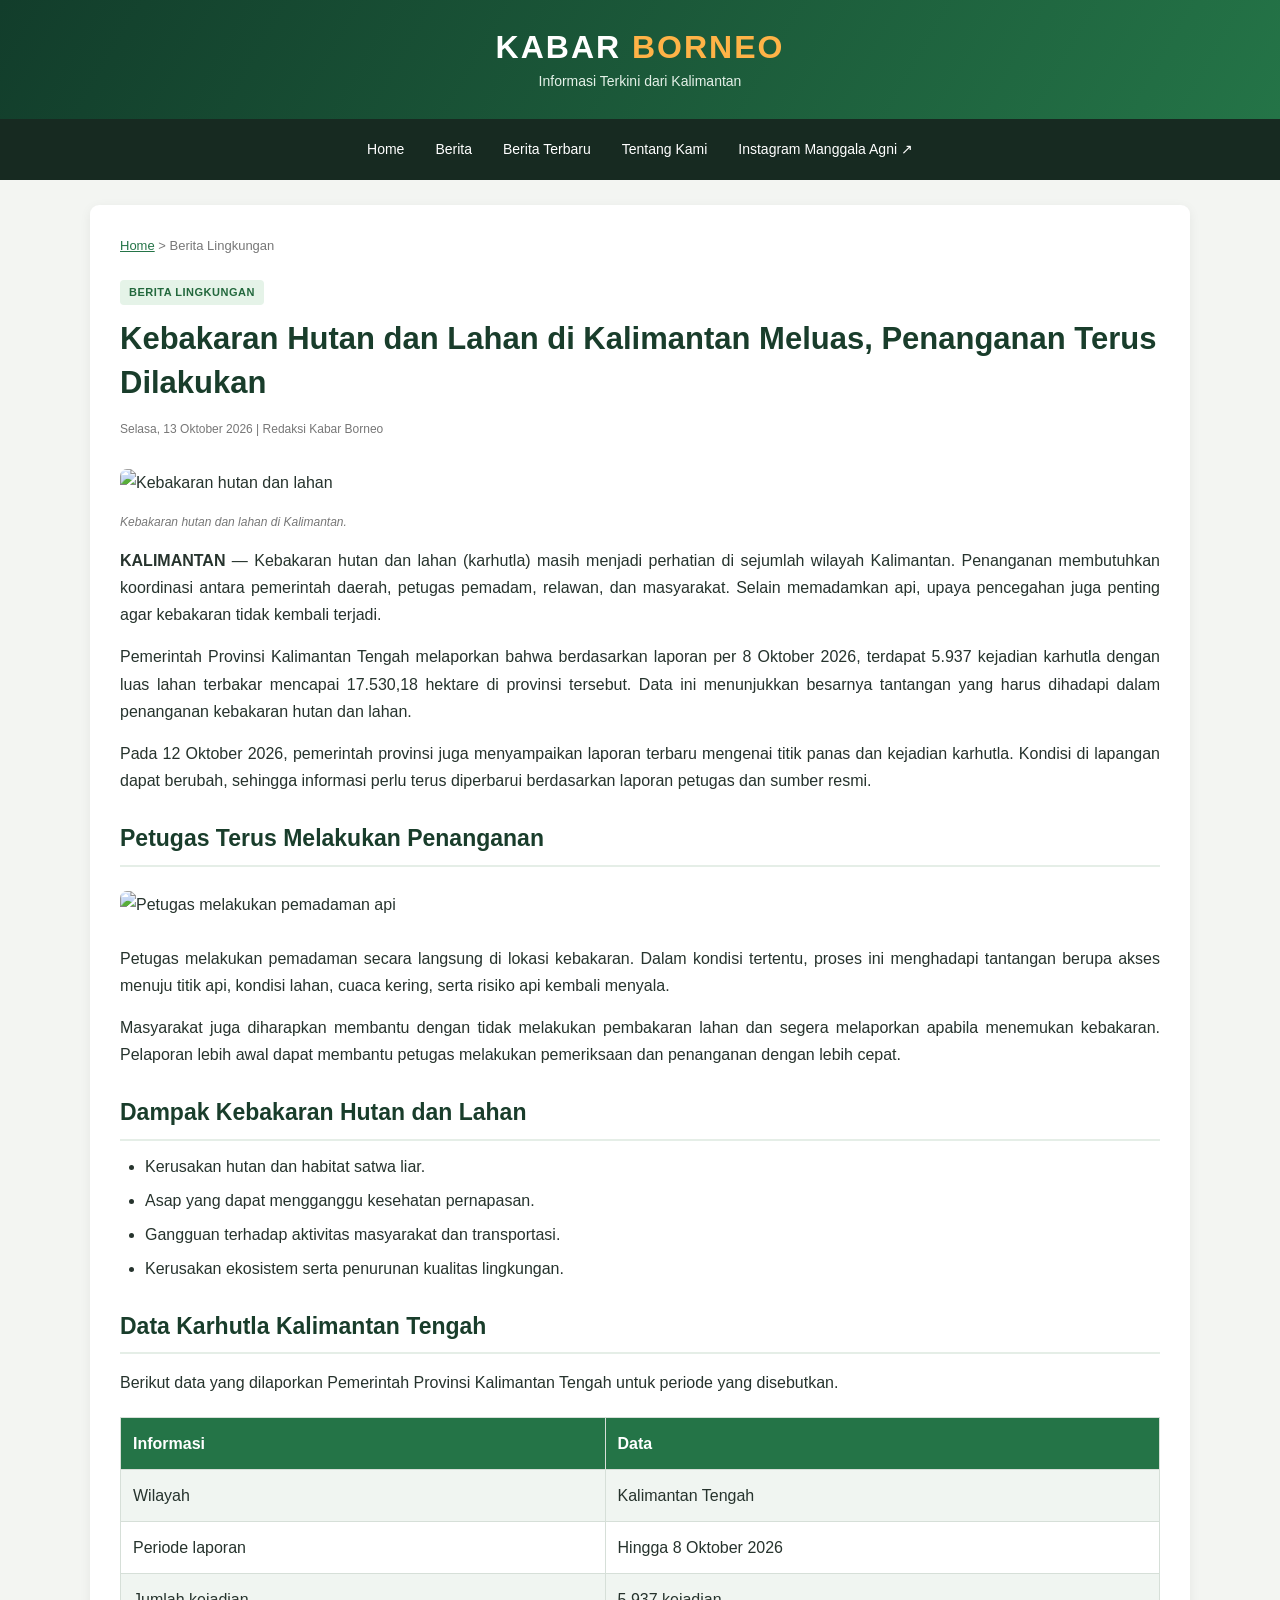
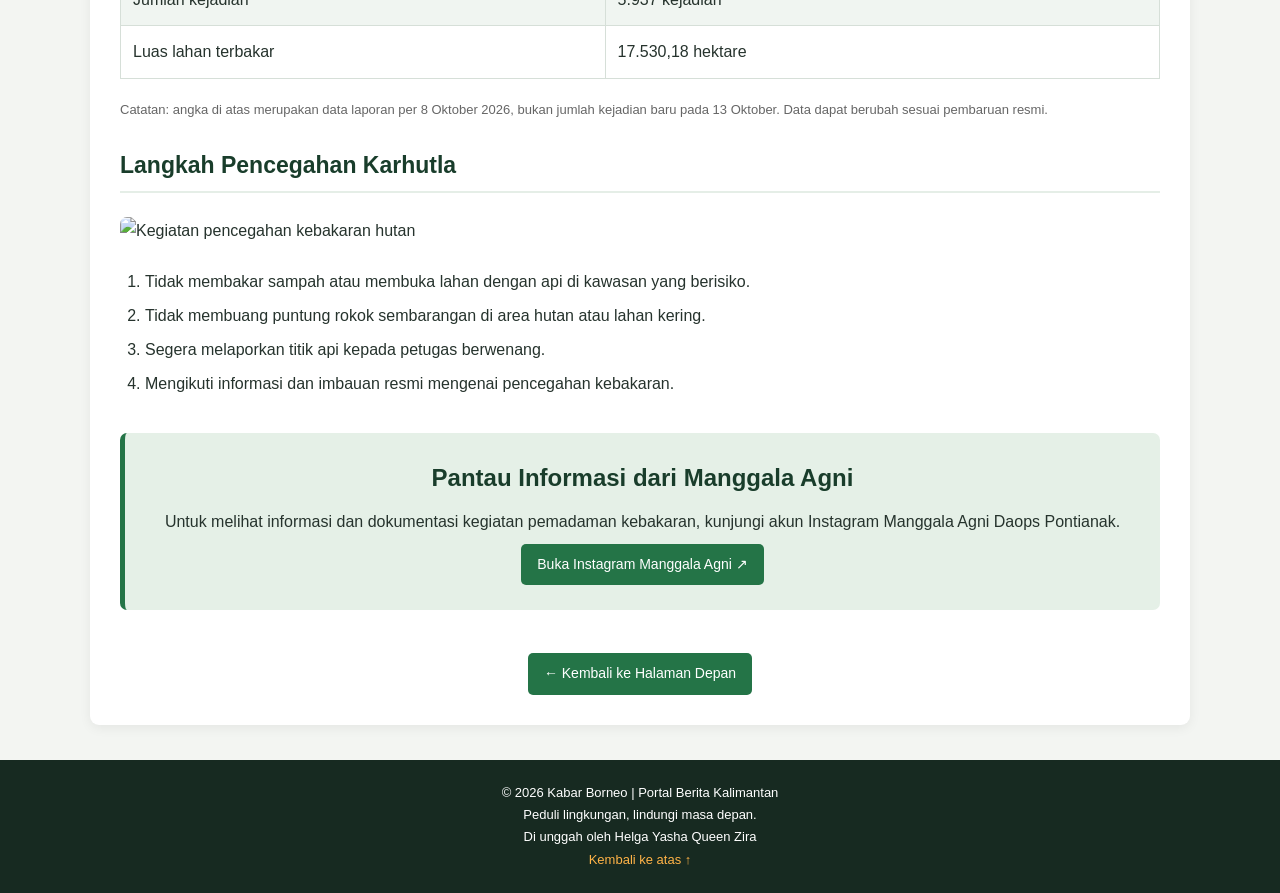
==== berita.html @ 1bca2260 "Add files via upload" ====
<!DOCTYPE html>
<html lang="id">
<head>
    <meta charset="UTF-8">
    <meta name="viewport" content="width=device-width, initial-scale=1.0">
    <title>Berita Karhutla - Kabar Borneo</title>
    <link rel="stylesheet" href="style.css">
</head>
<body>

    <header id="awal">
        <div class="logo">
            <h1>KABAR <span>BORNEO</span></h1>
            <p>Informasi Terkini dari Kalimantan</p>
        </div>
    </header>

    <nav>
        <a href="index.html">Home</a>
        <a href="berita.html">Berita</a>
        <a href="index.html#terbaru">Berita Terbaru</a>
        <a href="index.html#tentang">Tentang Kami</a>
        <a href="https://www.instagram.com/manggalaagni_daopspontianak?xtok=MWlxdHQyYnc1dWN5Zg=="
           target="_blank" rel="noopener noreferrer">Instagram Manggala Agni ↗</a>
    </nav>

    <main class="container halaman-berita">

        <p class="breadcrumb">
            <a href="index.html">Home</a> &gt; Berita Lingkungan
        </p>

        <article>
            <span class="kategori">BERITA LINGKUNGAN</span>

            <h1>Kebakaran Hutan dan Lahan di Kalimantan Meluas, Penanganan Terus Dilakukan</h1>

            <p class="tanggal">
                Selasa, 13 Oktober 2026 | Redaksi Kabar Borneo
            </p>

            <img class="gambar-utama"
                 src="GAMBAR/kerhutlah 2.jpg"
                 alt="Kebakaran hutan dan lahan">

            <p class="caption">
                Kebakaran hutan dan lahan di Kalimantan. 
            </p>

            <p>
                <strong>KALIMANTAN</strong> — Kebakaran hutan dan lahan
                (karhutla) masih menjadi perhatian di sejumlah wilayah
                Kalimantan. Penanganan membutuhkan koordinasi antara
                pemerintah daerah, petugas pemadam, relawan, dan masyarakat.
                Selain memadamkan api, upaya pencegahan juga penting agar
                kebakaran tidak kembali terjadi.
            </p>

            <p>
                Pemerintah Provinsi Kalimantan Tengah melaporkan bahwa
                berdasarkan laporan per 8 Oktober 2026, terdapat 5.937
                kejadian karhutla dengan luas lahan terbakar mencapai
                17.530,18 hektare di provinsi tersebut. Data ini menunjukkan
                besarnya tantangan yang harus dihadapi dalam penanganan
                kebakaran hutan dan lahan.
            </p>

            <p>
                Pada 12 Oktober 2026, pemerintah provinsi juga menyampaikan
                laporan terbaru mengenai titik panas dan kejadian karhutla.
                Kondisi di lapangan dapat berubah, sehingga informasi perlu
                terus diperbarui berdasarkan laporan petugas dan sumber resmi.
            </p>

            <h2>Petugas Terus Melakukan Penanganan</h2>

            <img class="gambar-isi"
                 src="GAMBAR/kerhutlah3.jpg"
                 alt="Petugas melakukan pemadaman api">

            <p>
                Petugas melakukan pemadaman secara langsung di lokasi
                kebakaran. Dalam kondisi tertentu, proses ini menghadapi
                tantangan berupa akses menuju titik api, kondisi lahan,
                cuaca kering, serta risiko api kembali menyala.
            </p>

            <p>
                Masyarakat juga diharapkan membantu dengan tidak melakukan
                pembakaran lahan dan segera melaporkan apabila menemukan
                kebakaran. Pelaporan lebih awal dapat membantu petugas
                melakukan pemeriksaan dan penanganan dengan lebih cepat.
            </p>

            <h2 id="dampak">Dampak Kebakaran Hutan dan Lahan</h2>

            <ul>
                <li>Kerusakan hutan dan habitat satwa liar.</li>
                <li>Asap yang dapat mengganggu kesehatan pernapasan.</li>
                <li>Gangguan terhadap aktivitas masyarakat dan transportasi.</li>
                <li>Kerusakan ekosistem serta penurunan kualitas lingkungan.</li>
            </ul>

            <h2>Data Karhutla Kalimantan Tengah</h2>

            <p>
                Berikut data yang dilaporkan Pemerintah Provinsi
                Kalimantan Tengah untuk periode yang disebutkan.
            </p>

            <table>
                <tr>
                    <th>Informasi</th>
                    <th>Data</th>
                </tr>
                <tr>
                    <td>Wilayah</td>
                    <td>Kalimantan Tengah</td>
                </tr>
                <tr>
                    <td>Periode laporan</td>
                    <td>Hingga 8 Oktober 2026</td>
                </tr>
                <tr>
                    <td>Jumlah kejadian</td>
                    <td>5.937 kejadian</td>
                </tr>
                <tr>
                    <td>Luas lahan terbakar</td>
                    <td>17.530,18 hektare</td>
                </tr>
            </table>

            <p class="catatan">
                Catatan: angka di atas merupakan data laporan per 8 Oktober
                2026, bukan jumlah kejadian baru pada 13 Oktober. Data dapat
                berubah sesuai pembaruan resmi.
            </p>

            <h2 id="pencegahan">Langkah Pencegahan Karhutla</h2>

            <img class="gambar-isi"
                 src="GAMBAR/kerhutlah4.jpg"
                 alt="Kegiatan pencegahan kebakaran hutan">

            <ol>
                <li>Tidak membakar sampah atau membuka lahan dengan api
                    di kawasan yang berisiko.</li>
                <li>Tidak membuang puntung rokok sembarangan di area hutan
                    atau lahan kering.</li>
                <li>Segera melaporkan titik api kepada petugas berwenang.</li>
                <li>Mengikuti informasi dan imbauan resmi mengenai
                    pencegahan kebakaran.</li>
            </ol>


            <div class="info">
                <h2>Pantau Informasi dari Manggala Agni</h2>
                <p>
                    Untuk melihat informasi dan dokumentasi kegiatan
                    pemadaman kebakaran, kunjungi akun Instagram
                    Manggala Agni Daops Pontianak.
                </p>
                <a class="tombol"
                   href="https://www.instagram.com/manggalaagni_daopspontianak?xtok=MWlxdHQyYnc1dWN5Zg=="
                   target="_blank" rel="noopener noreferrer">
                   Buka Instagram Manggala Agni ↗
                </a>
            </div>

        </article>

        <p class="kembali">
            <a class="tombol" href="index.html">← Kembali ke Halaman Depan</a>
        </p>

    </main>

    <footer>
        <p>&copy; 2026 Kabar Borneo | Portal Berita Kalimantan</p>
        <p>Peduli lingkungan, lindungi masa depan.</p>
        <p>Di unggah oleh Helga Yasha Queen Zira</p>
        <a href="#awal">Kembali ke atas ↑</a>
    </footer>

</body>
</html>
---- style.css ----
* {
    margin: 0;
    padding: 0;
    box-sizing: border-box;
}

html {
    scroll-behavior: smooth;
}

body {
    font-family: Arial, Helvetica, sans-serif;
    background-color: #f3f5f2;
    color: #26332d;
    line-height: 1.7;
}

/* HEADER */
header {
    background: linear-gradient(120deg, #123d2b, #247447);
    color: white;
    padding: 25px 20px;
    text-align: center;
}

.logo h1 {
    font-size: 32px;
    letter-spacing: 2px;
    line-height: 1.4;
}

.logo span {
    color: #ffb347;
}

.logo p {
    font-size: 14px;
    color: #e4f1e8;
}

/* MENU NAVIGASI */
nav {
    background-color: #172a21;
    display: flex;
    justify-content: center;
    flex-wrap: wrap;
    gap: 5px;
    padding: 10px;
}

nav a {
    color: white;
    text-decoration: none;
    padding: 9px 13px;
    font-size: 14px;
    border-radius: 4px;
}

nav a:hover {
    background-color: #f39c36;
    color: #172a21;
}


.breaking strong {
    white-space: nowrap;
    font-size: 13px;
}

.breaking marquee {
    font-size: 14px;
}

/* KONTEN UTAMA */
.container {
    width: 90%;
    max-width: 1100px;
    margin: 25px auto;
}

/* BERITA UTAMA */
.headline {
    background-color: white;
    display: grid;
    grid-template-columns: 1.1fr 1fr;
    border-radius: 10px;
    overflow: hidden;
    box-shadow: 0 3px 12px #00000012;
}

.headline > img {
    width: 100%;
    height: 100%;
    min-height: 330px;
    object-fit: cover;
}

.headline-text {
    padding: 25px;
    align-self: center;
}

.headline-text h2 {
    font-size: 25px;
    line-height: 1.4;
    margin: 12px 0;
    color: #193d2b;
}

.headline-text p {
    margin-bottom: 12px;
}

/* KATEGORI DAN TANGGAL */
.kategori {
    display: inline-block;
    background-color: #e5f3e8;
    color: #23683d;
    padding: 3px 9px;
    border-radius: 4px;
    font-size: 11px;
    font-weight: bold;
    letter-spacing: 0.5px;
}

.tanggal {
    color: #777;
    font-size: 12px;
    margin: 12px 0;
}

/* TOMBOL DAN LINK */
.tombol {
    display: inline-block;
    background-color: #247447;
    color: white;
    text-decoration: none;
    padding: 9px 16px;
    border-radius: 5px;
    margin-top: 8px;
    font-size: 14px;
}

.tombol:hover {
    background-color: #f39c36;
    color: #172a21;
}

a {
    color: #247447;
}

a:hover {
    color: #e65c32;
}

/* JUDUL BAGIAN */
.judul {
    margin: 35px 0 18px;
    padding-left: 12px;
    border-left: 5px solid #f39c36;
    color: #193d2b;
}

/* KARTU BERITA */
.kartu-berita {
    display: grid;
    grid-template-columns: repeat(3, 1fr);
    gap: 20px;
}

.kartu {
    background-color: white;
    border-radius: 9px;
    overflow: hidden;
    box-shadow: 0 3px 12px #00000012;
    transition: transform 0.2s;
}

.kartu:hover {
    transform: translateY(-4px);
}

.kartu img {
    width: 100%;
    height: 180px;
    object-fit: cover;
}

.isi-kartu {
    padding: 18px;
}

.isi-kartu h3 {
    color: #193d2b;
    font-size: 17px;
    line-height: 1.4;
    margin: 10px 0;
}

.isi-kartu p {
    font-size: 14px;
    margin-bottom: 12px;
}

.isi-kartu a {
    text-decoration: none;
    font-weight: bold;
    font-size: 13px;
}

/* KOTAK INFORMASI */
.info {
    margin: 35px 0;
    padding: 25px;
    background-color: #e5f0e7;
    border-left: 5px solid #247447;
    border-radius: 7px;
    text-align: center;
}

.info h2 {
    color: #193d2b;
    margin-bottom: 10px;
}

/* HALAMAN BERITA */
.halaman-berita {
    background-color: white;
    padding: 30px;
    border-radius: 9px;
    box-shadow: 0 3px 12px #00000010;
}

.breadcrumb {
    color: #777;
    font-size: 13px;
    margin-bottom: 20px;
}

.halaman-berita article > h1 {
    font-size: 31px;
    line-height: 1.4;
    color: #193d2b;
    margin: 12px 0;
}

.halaman-berita article > h2 {
    color: #193d2b;
    font-size: 23px;
    margin: 25px 0 12px;
    border-bottom: 2px solid #e5eee7;
    padding-bottom: 6px;
}

.halaman-berita article > p {
    text-align: justify;
    margin: 15px 0;
}

.gambar-utama {
    width: 100%;
    max-height: 450px;
    object-fit: cover;
    border-radius: 7px;
    margin-top: 15px;
}

.gambar-isi {
    width: 100%;
    max-height: 380px;
    object-fit: cover;
    border-radius: 7px;
    margin: 12px 0;
}

.caption {
    color: #777;
    font-size: 12px;
    font-style: italic;
}

.halaman-berita ul,
.halaman-berita ol {
    padding-left: 25px;
    margin: 12px 0;
}

.halaman-berita li {
    margin-bottom: 7px;
}

/* TABEL DATA */
table {
    width: 100%;
    border-collapse: collapse;
    margin: 20px 0;
}

th, td {
    border: 1px solid #d6dfd8;
    padding: 12px;
    text-align: left;
}

th {
    background-color: #247447;
    color: white;
}

tr:nth-child(even) {
    background-color: #f0f5f1;
}

.catatan {
    color: #666;
    font-size: 13px;
}

.sumber {
    background-color: #f4f7f4;
    padding: 20px;
    margin-top: 25px;
    border-radius: 7px;
}

.sumber h3 {
    color: #193d2b;
    margin-bottom: 10px;
}

.sumber p {
    overflow-wrap: anywhere;
}

.kembali {
    margin-top: 25px;
    text-align: center;
}

/* FOOTER */
footer {
    background-color: #172a21;
    color: white;
    text-align: center;
    padding: 22px 15px;
    margin-top: 35px;
    font-size: 13px;
}

footer a {
    color: #ffb347;
    text-decoration: none;
}

/* TAMPILAN HP */
@media screen and (max-width: 768px) {
    .container {
        width: 94%;
    }

    .logo h1 {
        font-size: 26px;
    }

    .headline {
        grid-template-columns: 1fr;
    }

    .headline > img {
        min-height: 220px;
        height: 250px;
    }

    .headline-text h2 {
        font-size: 22px;
    }

    .kartu-berita {
        grid-template-columns: 1fr;
    }

    .kartu img {
        height: 220px;
    }

    .halaman-berita {
        padding: 18px;
    }

    .halaman-berita article > h1 {
        font-size: 25px;
    }

    .breaking {
        align-items: flex-start;
    }

    nav {
        justify-content: flex-start;
    }
}
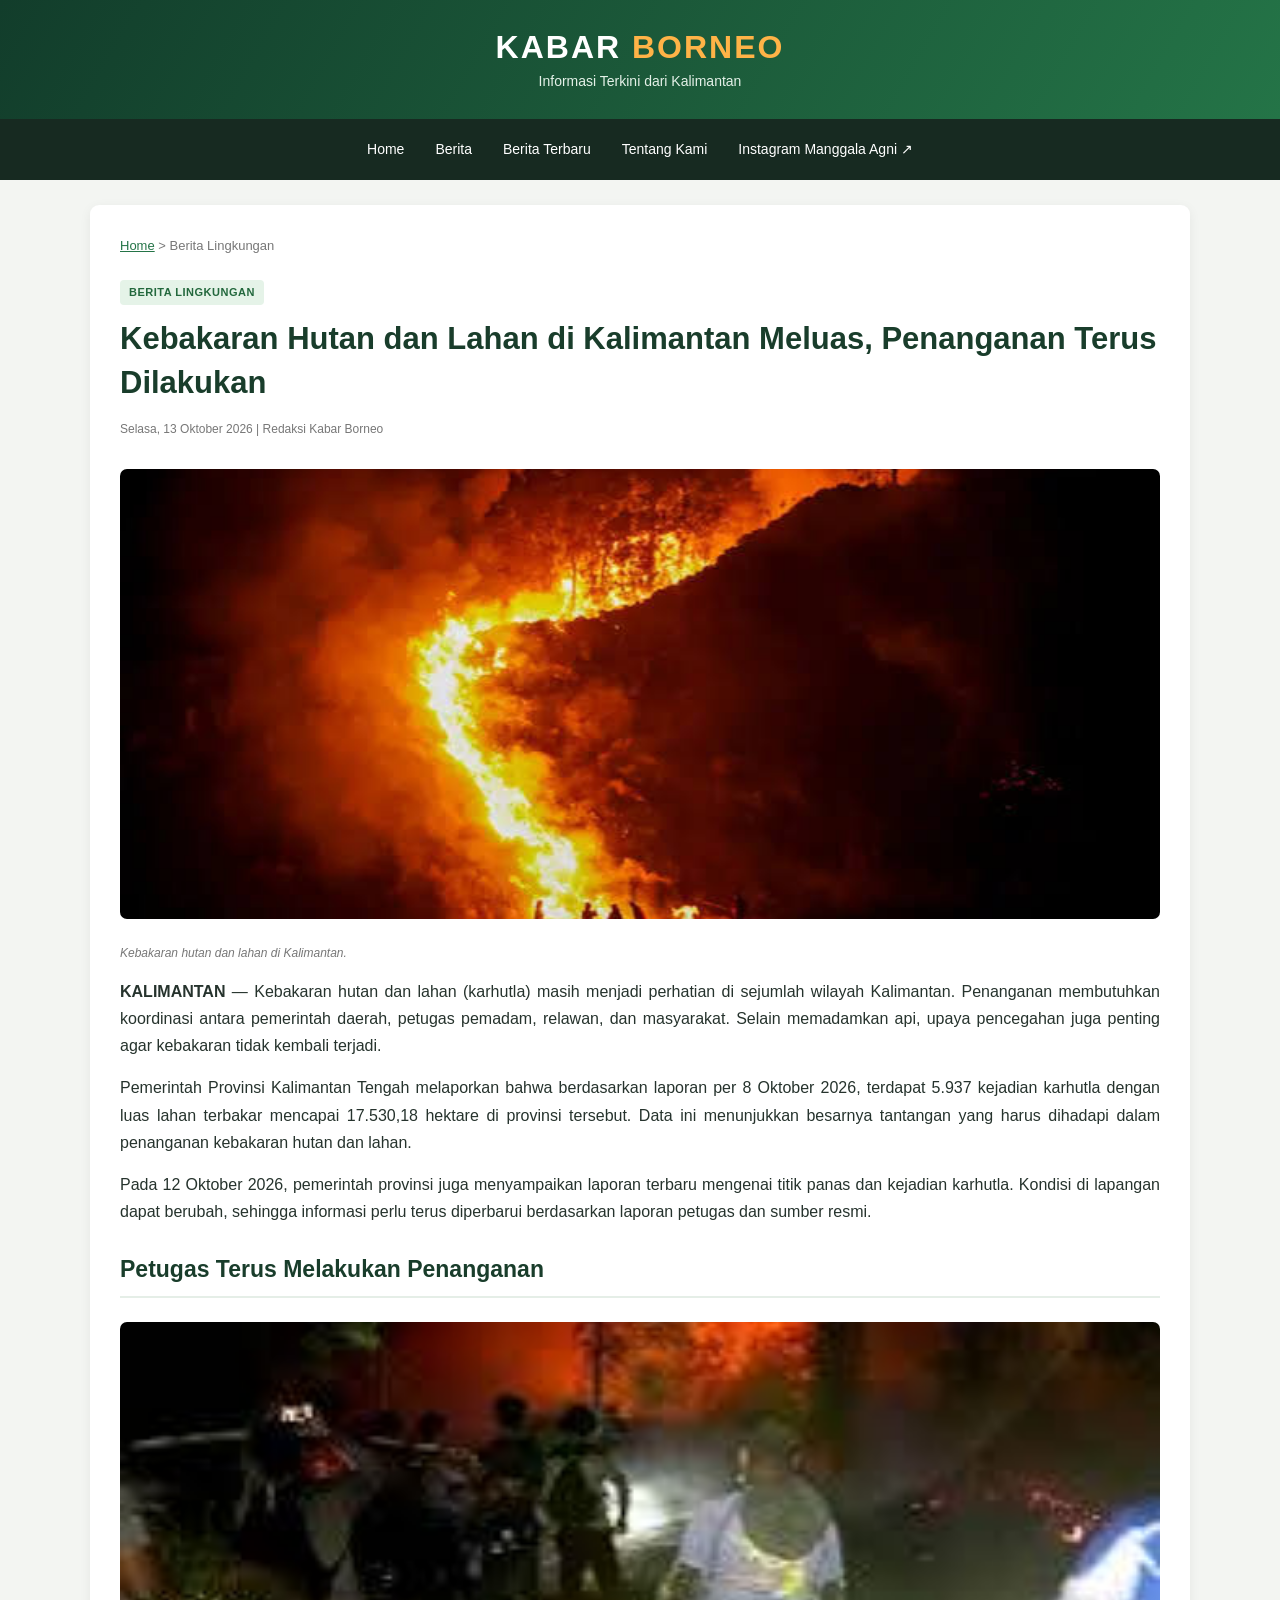
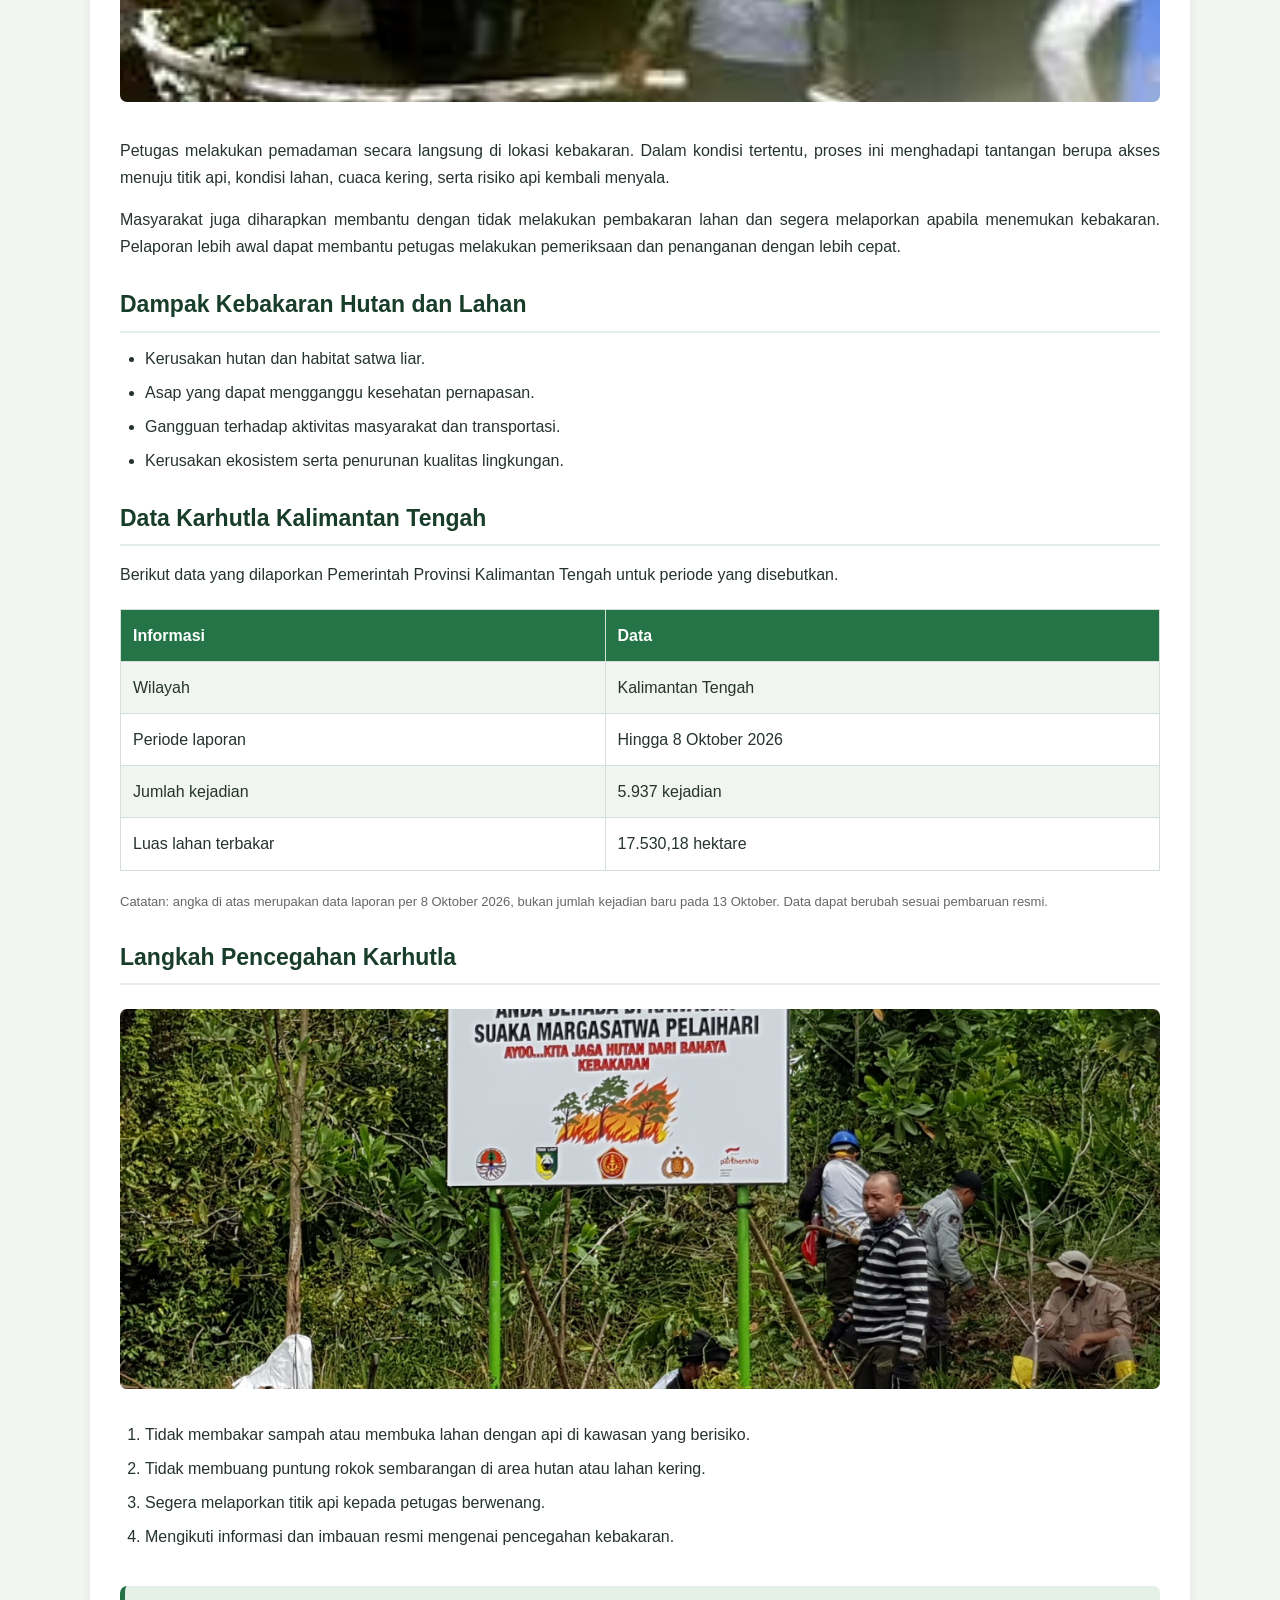
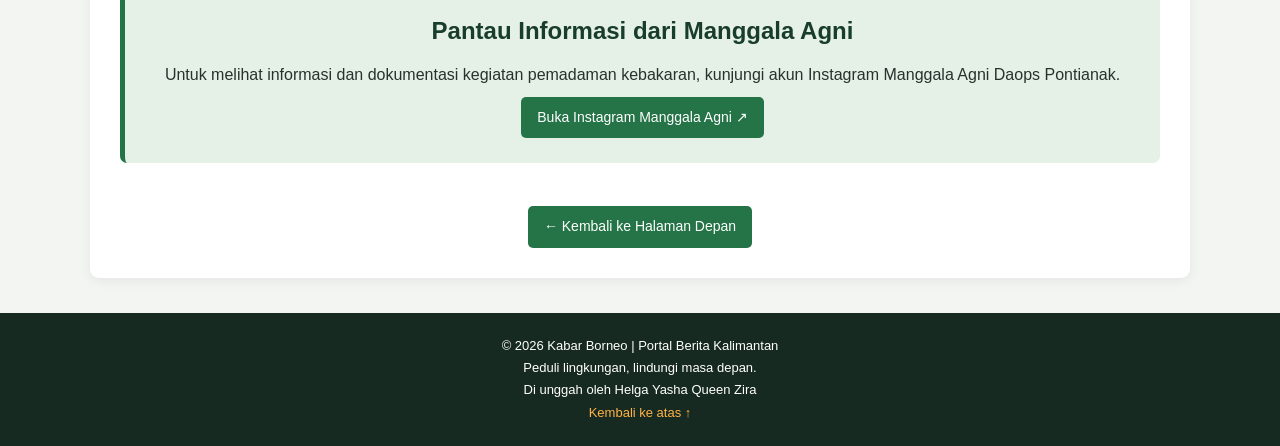
==== commit a08f5bbd: "Update berita.html" ====
--- a/berita.html
+++ b/berita.html
@@ -41,7 +41,7 @@
             </p>
 
             <img class="gambar-utama"
-                 src="GAMBAR/kerhutlah 2.jpg"
+                 src="kerhutlah 2.jpg"
                  alt="Kebakaran hutan dan lahan">
 
             <p class="caption">
@@ -76,7 +76,7 @@
             <h2>Petugas Terus Melakukan Penanganan</h2>
 
             <img class="gambar-isi"
-                 src="GAMBAR/kerhutlah3.jpg"
+                 src="kerhutlah3.jpg"
                  alt="Petugas melakukan pemadaman api">
 
             <p>
@@ -141,7 +141,7 @@
             <h2 id="pencegahan">Langkah Pencegahan Karhutla</h2>
 
             <img class="gambar-isi"
-                 src="GAMBAR/kerhutlah4.jpg"
+                 src="kerhutlah4.jpg"
                  alt="Kegiatan pencegahan kebakaran hutan">
 
             <ol>
@@ -185,4 +185,4 @@
     </footer>
 
 </body>
-</html>+</html>
